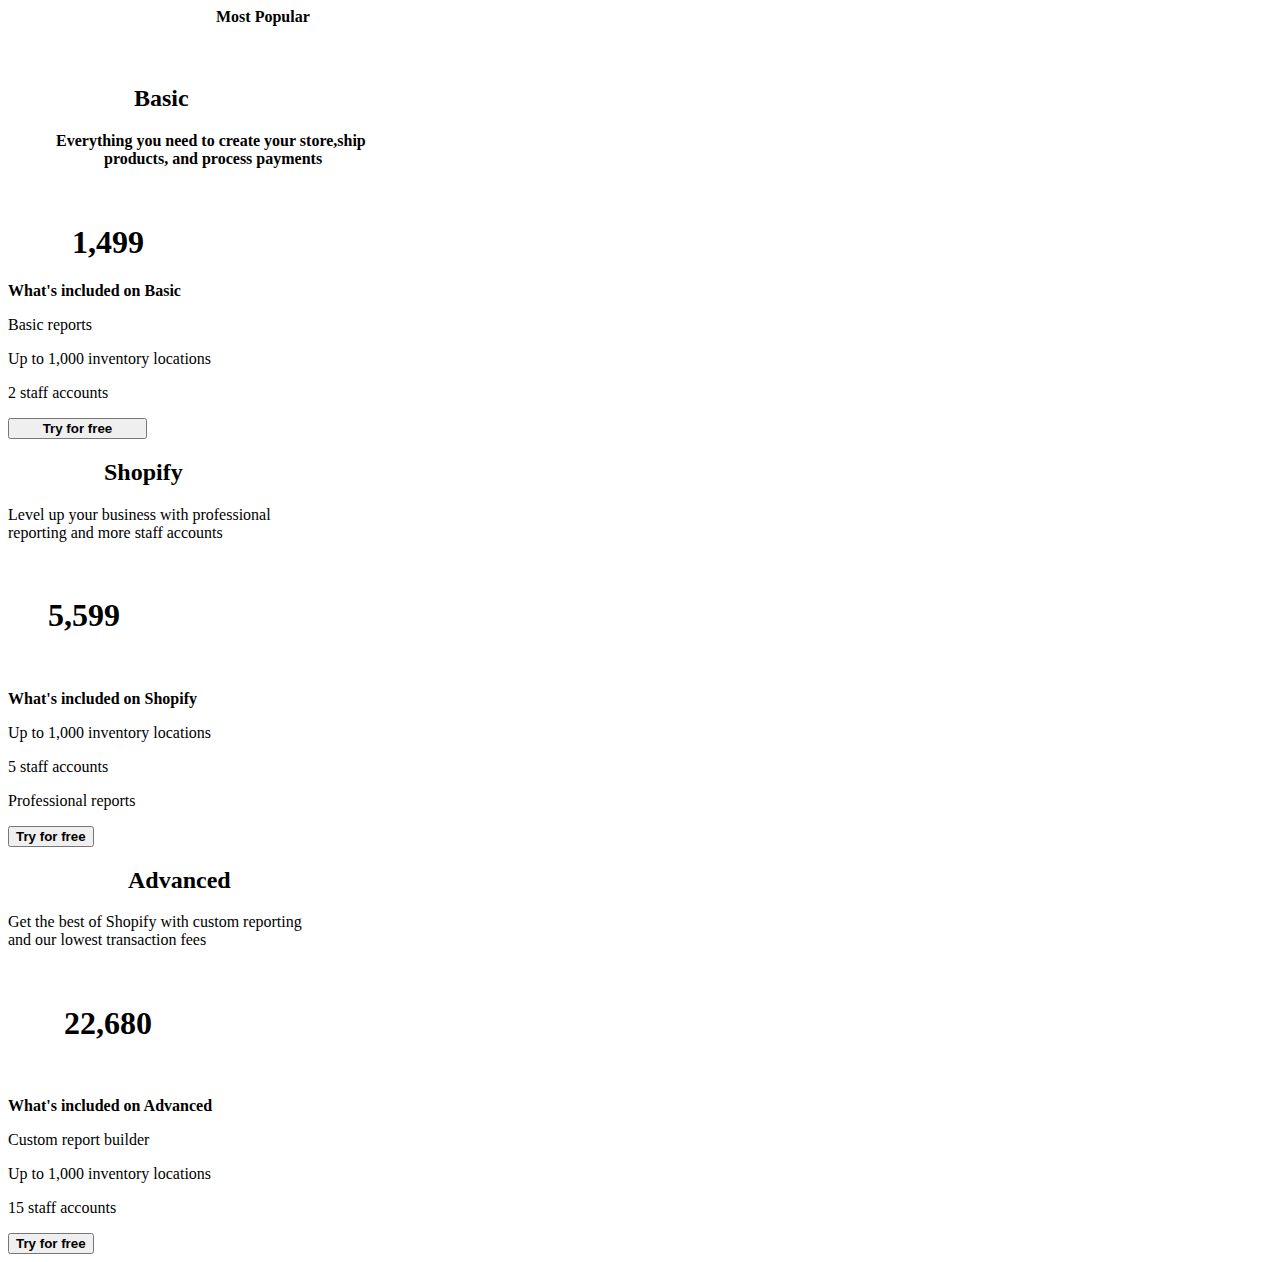
==== page1.html @ 966176b7 "Add files via upload" ====
<! DOCTYPE html>

<html>
<head>
    <meta name="viewport" content="width=device-width, initial-scale=1.0">
    <meta charset="utf-8">
    <link rel="stylesheet" href="stlye.css">
</head>
<body>
    <div class ="box-containers">
        <div class="box1">
            <div class="most-popular">
                <h4>&emsp;&emsp;&emsp;&emsp;&emsp;&emsp;&emsp;&emsp;&emsp;&emsp;&emsp;&emsp;&emsp;<b>Most Popular</b> &emsp;&emsp;&emsp;&emsp;&emsp;&emsp;&emsp;&emsp;&emsp;&emsp;&emsp;&emsp;&emsp;&nbsp;</h4>
            </div>
            <div class ="content1">
                <br>
                <div class ="c1-p1">
                    <h2>&emsp;&emsp;&emsp;&emsp;&emsp;&nbsp;Basic</h2>
                </div>
                 <div class="c1-p2">
                    <p>&emsp;&emsp;&emsp;<b>Everything you need to create your store,ship<br>&emsp;&emsp;&emsp;&emsp;&emsp;&emsp;products, and process payments</b></p>
                </div>
                <br>
                <div class="c1-p3">
                    <h1 style="color: black;">&emsp;&emsp;<b>1,499</b></h1>
                </div>
                <div class="c1-p4">
                    <p><b>What's included on Basic</b></p>
                    <p>Basic reports</p>
                    <p>Up to 1,000 inventory locations</p>
                    <p>2 staff accounts</p>
                </div>
                <div class="button1">
                    <button class="btn1">&emsp;&emsp;<b>Try for free</b>&emsp;&emsp;</button>
                </div>              
            </div>
        </div>

        <div class="box2">
            <div class ="content2">
                <h2>&emsp;&emsp;&emsp;&emsp;<b>Shopify</b></h2>
                <div class ="c2-p1">
                     <p>Level up your business with professional<br>reporting and more staff accounts</p>
                </div>
                <div class ="c2-p2">
                    <br>
                    <h1 style="color: black;">&emsp;&nbsp;5,599</h1>
                </div>
                <br>
                <div clas="c2-p3">
                    <p><b>What's included on Shopify</b></p>
                </div>
                <div class="c2-p4">
                    <p>Up to 1,000 inventory locations</p>
                    <p>5 staff accounts</p>
                    <p>Professional reports</p>
                </div>    
                <div class="button2">
                    <button class="btn2"><b>Try for free</b></button>
                </div>   
            </div>
        </div>

        <div class="box3">
            <div class ="content3">
                <h2>&emsp;&emsp;&emsp;&emsp;&emsp;<b>Advanced</b></h2>
                <div class ="c3-p1">
                    <p>Get the best of Shopify with custom reporting <br>and our lowest transaction fees</p>
                </div>
                <br>
                <div class ="c3-p2">
                    <h1 style="color: black;">&emsp;&nbsp;&nbsp;&nbsp;22,680</h1>
                </div>
                <br>
                <div clas="c3-p3">
                    <p><b>What's included on Advanced</b></p>
                </div>
                <div class="c3-p4">
                    <p>Custom report builder</p>
                <p>Up to 1,000 inventory locations</p>
                <p>15 staff accounts</p>
                </div>
                    
                <div class="button3">
                    <button class="btn2"><b>Try for free</b></button>
                </div>    
            </div>
        </div>
    </div>
</body>
</html>
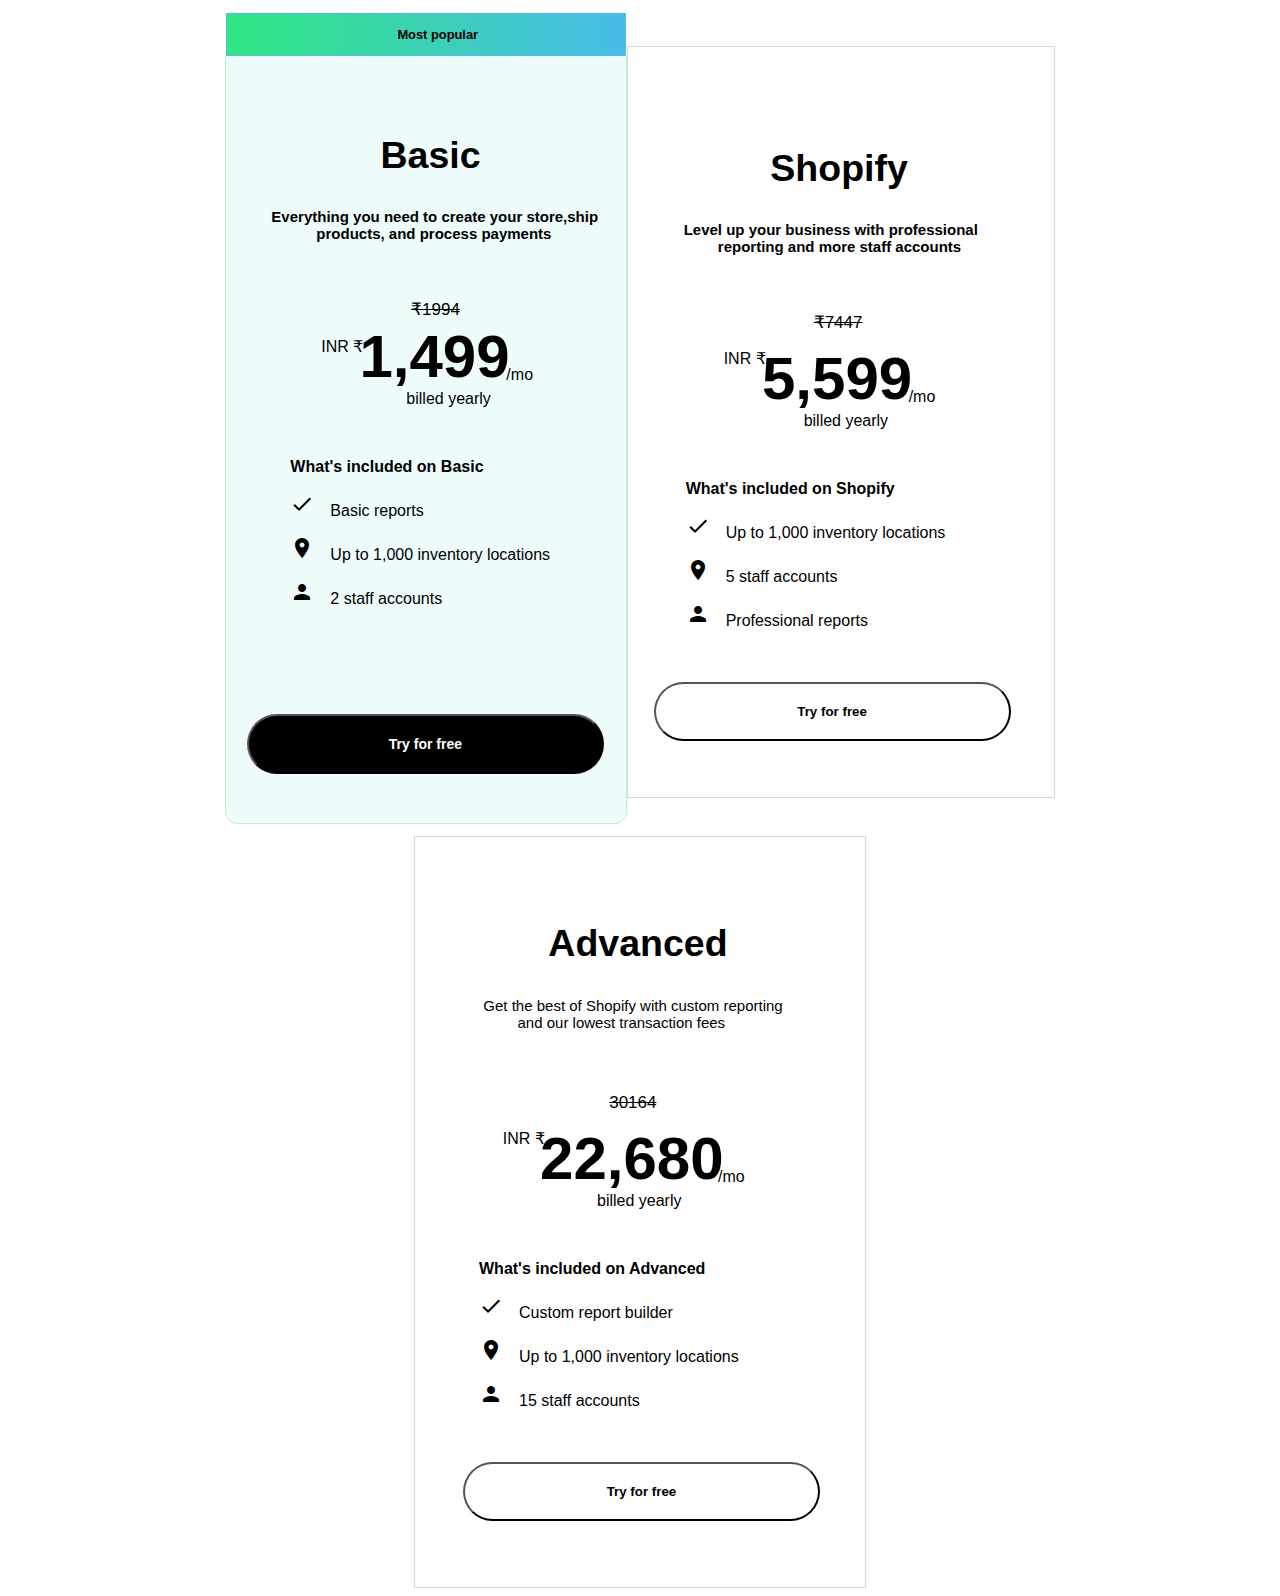
==== commit 94e894c8: "Add files via upload" ====
--- a/page1.html
+++ b/page1.html
@@ -5,86 +5,146 @@
     <meta name="viewport" content="width=device-width, initial-scale=1.0">
     <meta charset="utf-8">
     <link rel="stylesheet" href="stlye.css">
+    <link rel="stylesheet" href="https://fonts.googleapis.com/icon?family=Material+Icons">
 </head>
+
+
 <body>
-    <div class ="box-containers">
+    
+    <div class ="containers">
         <div class="box1">
+            <br>
+            <br>
+            <br>         
             <div class="most-popular">
-                <h4>&emsp;&emsp;&emsp;&emsp;&emsp;&emsp;&emsp;&emsp;&emsp;&emsp;&emsp;&emsp;&emsp;<b>Most Popular</b> &emsp;&emsp;&emsp;&emsp;&emsp;&emsp;&emsp;&emsp;&emsp;&emsp;&emsp;&emsp;&emsp;&nbsp;</h4>
+                <h3>&emsp;&emsp;&emsp;&emsp;&emsp;&emsp;&emsp;Most popular</h3>
             </div>
-            <div class ="content1">
-                <br>
-                <div class ="c1-p1">
-                    <h2>&emsp;&emsp;&emsp;&emsp;&emsp;&nbsp;Basic</h2>
-                </div>
-                 <div class="c1-p2">
-                    <p>&emsp;&emsp;&emsp;<b>Everything you need to create your store,ship<br>&emsp;&emsp;&emsp;&emsp;&emsp;&emsp;products, and process payments</b></p>
-                </div>
-                <br>
-                <div class="c1-p3">
-                    <h1 style="color: black;">&emsp;&emsp;<b>1,499</b></h1>
-                </div>
-                <div class="c1-p4">
-                    <p><b>What's included on Basic</b></p>
-                    <p>Basic reports</p>
-                    <p>Up to 1,000 inventory locations</p>
-                    <p>2 staff accounts</p>
-                </div>
-                <div class="button1">
-                    <button class="btn1">&emsp;&emsp;<b>Try for free</b>&emsp;&emsp;</button>
-                </div>              
+            <br>
+            <div class ="title1">
+                &emsp;&emsp;<h2>&emsp;&emsp;&emsp;&nbsp;&nbsp;&nbsp;&nbsp;Basic</h2>
             </div>
+            <div>
+                <p id="intro"><b>&emsp;&emsp;&emsp;Everything you need to create your store,ship<br>&emsp;&emsp;&emsp;&emsp;&emsp;&emsp;products, and process payments</b></p>
+            </div>
+            <div class="price1">
+                <p id="p1">
+                    &nbsp;<s>₹1994</s>
+                </p>
+                <p id="super1">
+                    INR ₹
+                </p>
+                <p id="new-price1"><b>&nbsp;&nbsp;&nbsp;&nbsp;&nbsp;&nbsp;&nbsp;&nbsp;&nbsp;1,499</b></p>
+                <p id="per-month1">
+                    /mo
+                </p>
+                <p id="yearly1">
+                        billed yearly
+                </p>
+            </div>
+            <br>
+            <div class="body1">
+                <p><b>&emsp;&emsp;&emsp;&emsp;What's included on Basic</b></p>
+                <p>
+                    &emsp;&emsp;&emsp;&emsp;<i class="material-icons">done</i>&emsp;Basic reports
+                </p>
+                <p>
+                    &emsp;&emsp;&emsp;&emsp;<i class="material-icons">place</i>&emsp;Up to 1,000 inventory locations
+                </p>
+                <p>
+                    &emsp;&emsp;&emsp;&emsp;<i class="material-icons">person</i>&emsp;2 staff accounts
+                </p>
+            </div>
+            <br>
+            <br>
+            <br>
+            <br>
+            <br>
+            <div class="button1">
+                &emsp;&nbsp;<button id="btn1"><b>Try for free</b></button>
+            </div>
+        </div>              
+        
+
+
+        <div class="box2">
+            <div class ="title2">
+                <h2>&nbsp;&nbsp;&emsp;&emsp;&nbsp;&nbsp;Shopify</h2>
+            </div>
+            <div>
+                <p id="intro">&emsp;&emsp;<b>Level up your business with professional</b><br>&emsp;&emsp;&emsp;&emsp;&nbsp;<b>reporting and more staff accounts</b></p>
+            </div>
+            <div class="price">
+                <p id="p2">
+                    <s>₹7447</s>
+                </p>
+                <p id="super2">
+                    INR ₹
+                </p>
+                <p id="new-price2";style="color: black;">
+                    &nbsp;&emsp;&nbsp;<b>5,599</b>
+                </p>
+                <p id="per-month2">
+                    /mo
+                </p>
+                <p id="yearly2">
+                    &emsp;&emsp;&emsp;&emsp;&emsp;&emsp;&emsp;&emsp;&emsp;&emsp;&emsp;&emsp;&emsp;&emsp;&emsp;billed yearly
+                </p>
+            </div>
+            <br>
+
+            <div class="body2">
+                <p><b>&emsp;&emsp;What's included on Shopify</b></p>
+                <p>&emsp;&emsp;<i class="material-icons">done</i>&emsp;Up to 1,000 inventory locations</p>
+                <p>&emsp;&emsp;<i class="material-icons">place</i>&emsp;5 staff accounts</p>
+                <p>&emsp;&emsp;<i class="material-icons">person</i>&emsp;Professional reports</p>
+            </div>
+            <br>
+            <br>
+            <div class="button">
+                <button id="btn2">&emsp;&emsp;<b>Try for free</b>&emsp;&emsp;</button>
+            </div>   
+            
         </div>
 
-        <div class="box2">
-            <div class ="content2">
-                <h2>&emsp;&emsp;&emsp;&emsp;<b>Shopify</b></h2>
-                <div class ="c2-p1">
-                     <p>Level up your business with professional<br>reporting and more staff accounts</p>
-                </div>
-                <div class ="c2-p2">
-                    <br>
-                    <h1 style="color: black;">&emsp;&nbsp;5,599</h1>
-                </div>
-                <br>
-                <div clas="c2-p3">
-                    <p><b>What's included on Shopify</b></p>
-                </div>
-                <div class="c2-p4">
-                    <p>Up to 1,000 inventory locations</p>
-                    <p>5 staff accounts</p>
-                    <p>Professional reports</p>
-                </div>    
-                <div class="button2">
-                    <button class="btn2"><b>Try for free</b></button>
-                </div>   
-            </div>
-        </div>
 
         <div class="box3">
-            <div class ="content3">
-                <h2>&emsp;&emsp;&emsp;&emsp;&emsp;<b>Advanced</b></h2>
-                <div class ="c3-p1">
-                    <p>Get the best of Shopify with custom reporting <br>and our lowest transaction fees</p>
-                </div>
-                <br>
-                <div class ="c3-p2">
-                    <h1 style="color: black;">&emsp;&nbsp;&nbsp;&nbsp;22,680</h1>
-                </div>
-                <br>
-                <div clas="c3-p3">
-                    <p><b>What's included on Advanced</b></p>
-                </div>
-                <div class="c3-p4">
-                    <p>Custom report builder</p>
-                <p>Up to 1,000 inventory locations</p>
-                <p>15 staff accounts</p>
-                </div>
-                    
-                <div class="button3">
-                    <button class="btn2"><b>Try for free</b></button>
-                </div>    
+            <br>
+            <br>
+            <br>
+            <div class ="title3">
+                <h2>&nbsp;&nbsp;&emsp;&emsp;&emsp;Advanced</h2>
             </div>
+            <div>
+                <p id="intro">&emsp;&nbsp;&emsp;&nbsp;&emsp;&emsp;Get the best of Shopify with custom reporting <br>&emsp;&emsp;&emsp;&emsp;&nbsp;&emsp;&nbsp;&emsp;&nbsp;and our lowest transaction fees</p>
+            </div>
+
+            <div class="price">
+                <p id="p3";style="color: black;">&nbsp;&nbsp;&nbsp;<s>30164</s></p>
+                <p id="super3">
+                    &nbsp;&nbsp;&nbsp;&nbsp;INR ₹
+                </p>
+                <p id="new-price3";style="color: black;">
+                    &nbsp;&emsp;&nbsp;&nbsp;<b>22,680</b>
+                </p>
+                <p id="per-month3">
+                    &emsp;&emsp;&emsp;/mo
+                </p>
+                <p id="yearly3">
+                    &emsp;&emsp;&emsp;&emsp;&emsp;&emsp;&emsp;&emsp;&emsp;&emsp;&emsp;&emsp;&emsp;&emsp;&emsp;&emsp;&emsp;billed yearly
+                </p>
+            </div>
+            <br>
+            <div class="body3">
+                <p>&emsp;&emsp;&emsp;&emsp;<b>What's included on Advanced</b></p>
+                <p>&emsp;&emsp;&emsp;&emsp;<i class="material-icons">done</i>&emsp;Custom report builder</p>
+                <p>&emsp;&emsp;&emsp;&emsp;<i class="material-icons">place</i>&emsp;Up to 1,000 inventory locations</p>
+                <p>&emsp;&emsp;&emsp;&emsp;<i class="material-icons">person</i>&emsp;15 staff accounts</p>
+            </div>
+            <br>
+            <br>
+            <div class="button">
+                &emsp;&emsp;&emsp;<button id="btn3">&emsp;&emsp;<b>Try for free</b>&emsp;&emsp;</button>
+            </div>              
         </div>
     </div>
 </body>
--- a/stlye.css
+++ b/stlye.css
@@ -0,0 +1,197 @@
+
+.containers{
+    margin: 0;
+    display:flex;
+    justify-content: center;
+    align-items: center;
+    flex-wrap: wrap;
+    font-family: Arial, Helvetica, sans-serif;
+
+}
+
+
+.box1{
+    margin-top: 3%;
+    width: 400px;
+    height: 700px;
+    padding-bottom: 6%;
+    border-top: 0%;
+    background-color: hsl(176, 71%, 96%);
+    border-radius: 12px;
+    border-style: groove;
+    border-width: 1px;
+    border-color: rgb(187, 244, 196);
+}
+
+.box2{
+    margin-top: 1%;
+    width: 400px;
+    height: 750px;
+    padding-right: -4%;
+    padding-left: 2%;
+    border-style: solid;
+    border-width: 1px;
+    border-color: rgb(213, 217, 219);
+}
+
+.box3{
+    margin-top: 1%;
+    width: 450px;
+    height: 750px;
+    border-style: solid;
+    border-width: 1px;
+    border-color: rgb(213, 217, 219);
+}
+
+
+
+
+p#intro{
+    font-size:15px
+}
+
+
+.most-popular{
+    margin-top: -22%;
+    padding-left: 20%;
+    font-size:11px;
+    background-image: linear-gradient(to left,#47bce7 ,#30e782 );
+    border-style: ridge;
+    border-width: 1px;
+    border-color: rgb(85, 187, 231);
+}
+
+
+.title1{
+    font-size: 25px;
+}
+
+p#p1{
+    padding-left: 45%;
+    padding-top: 10%;
+    font-size:17px
+    
+}
+
+p#super1{
+    margin-top:10px;
+    margin-left:95px;
+}
+
+p#new-price1{
+    font-size: 60px;
+    margin-top:-50px;
+    margin-left:-17px;
+
+}
+
+p#per-month1{
+    margin-top:-85px;
+    margin-left:280px;
+}
+
+p#yearly1{
+    margin-top:-10px;
+    margin-left:180px;
+}
+
+
+
+
+.title2{
+    margin-top: 25%;
+    font-size: 25px;
+}
+
+p#p2{
+    padding-left: 40%;
+    padding-top: 10%;
+    font-size:17px
+}
+p#new-price2{
+    font-size: 60px;
+    margin-top:-40px;
+    margin-left:15px;
+
+}
+
+p#super2{
+    margin-top:-1px;
+    margin-left:70px;
+}
+
+p#per-month2{
+    margin-top:-85px;
+    margin-left:255px;
+}
+
+p#yearly2{
+    margin-top:-10px;
+    margin-left:-90px;
+}
+
+
+
+
+
+
+.title3{
+    font-size: 25px;
+
+}
+
+p#p3{
+    padding-left: 40%;
+    padding-top: 10%;
+    font-size:17px
+}
+
+p#new-price3{
+    font-size: 60px;
+    margin-top:-40px;
+    margin-left:15px;
+}
+
+p#super3{
+    margin-top:-1px;
+    margin-left:70px;
+}
+
+p#per-month3{
+    margin-top:-85px;
+    margin-left:255px;
+}
+
+p#yearly3{
+    margin-top:-10px;
+    margin-left:-90px;
+}
+
+
+
+button#btn1{
+    font-size: 14px;
+    color: rgb(255, 255, 255);
+    padding: 20px 140px;
+    border-radius: 40px;
+    background-color: rgb(0, 0, 0);
+    cursor: pointer;
+}
+
+button#btn2{
+
+    padding: 20px 115px;
+    border-radius: 30px;
+    outline: none;
+    background-color: #fff;
+    cursor: pointer;
+}
+
+button#btn3{
+
+    padding: 20px 115px;
+    border-radius: 30px;
+    outline: none;
+    background-color: #fff;
+    cursor: pointer;
+}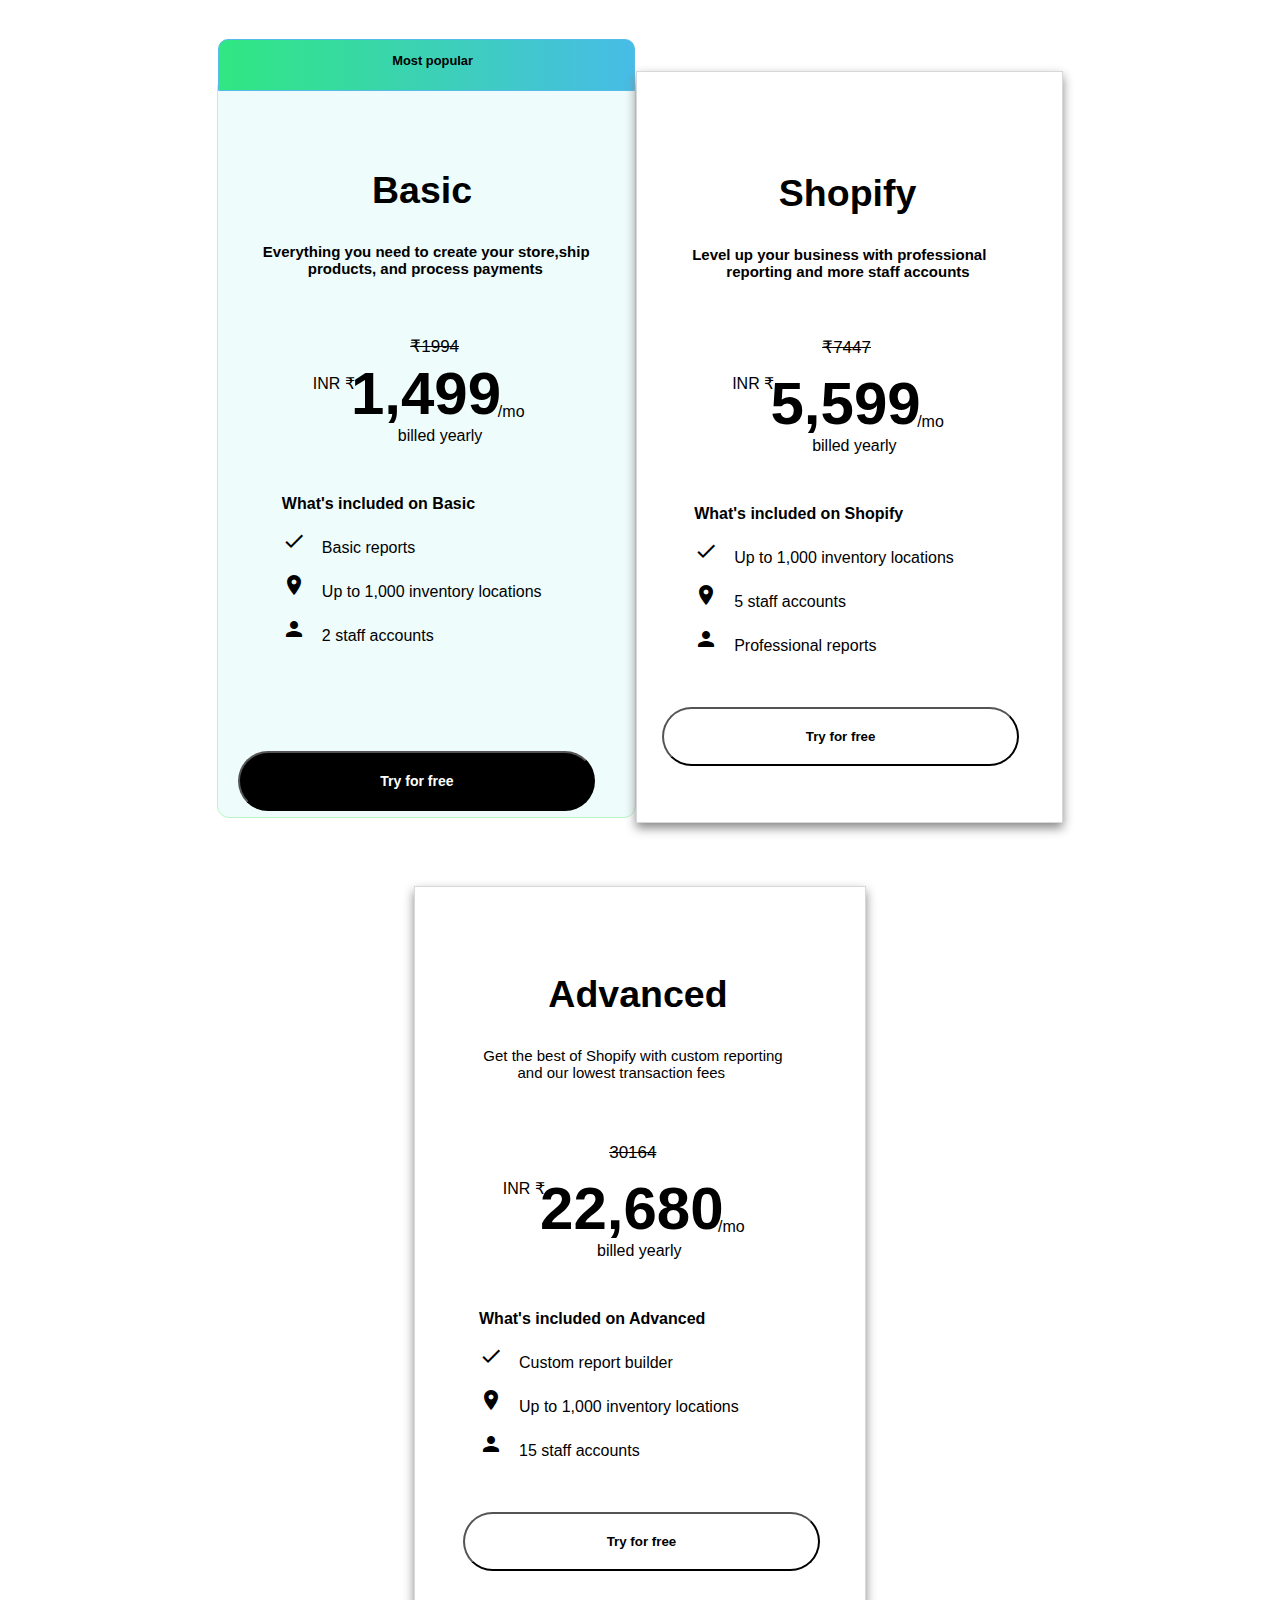
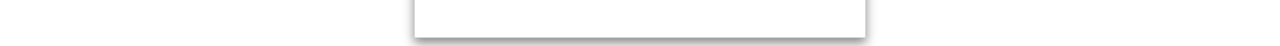
==== commit 6824724e: "Update page1.html" ====
--- a/page1.html
+++ b/page1.html
@@ -4,7 +4,7 @@
 <head>
     <meta name="viewport" content="width=device-width, initial-scale=1.0">
     <meta charset="utf-8">
-    <link rel="stylesheet" href="stlye.css">
+    <link rel="stylesheet" href="stlye2.css">
     <link rel="stylesheet" href="https://fonts.googleapis.com/icon?family=Material+Icons">
 </head>
 
@@ -148,4 +148,4 @@
         </div>
     </div>
 </body>
-</html>+</html>
--- a/stlye2.css
+++ b/stlye2.css
@@ -0,0 +1,208 @@
+
+body{
+    min-height:100
+    min-width:100%
+}
+
+.containers{
+    margin: 0;
+    display:flex;
+    justify-content: center;
+    align-items: center;
+    flex-wrap: wrap;
+    font-family: Arial, Helvetica, sans-serif;
+
+}
+
+
+.box1{
+    margin-top: 5%;
+    width: 417px;
+    height: 639px;
+    padding-bottom: 8%;
+    border-top: 0%;
+    background-color: hsl(176, 71%, 96%);
+    border-radius: 12px;
+    border-style: groove;
+    border-width: 1px;
+    border-color: rgb(187, 244, 196);
+}
+
+
+
+.box2{
+    margin-top: 5%;
+    width: 400px;
+    height: 750px;
+    padding-left: 2%;
+    border-style: solid;
+    border-width: 1px;
+    border-color: rgb(213, 217, 219);
+    box-shadow: 0.1px 5px 10px 0px #888888;
+}
+
+.box3{
+    margin-top: 5%;
+    width: 450px;
+    height: 750px;
+    border-style: solid;
+    border-width: 1px;
+    border-color: rgb(213, 217, 219);
+    box-shadow: 0.1px 5px 10px 0px #888888;
+}
+
+
+
+
+p#intro{
+    font-size:15px
+}
+
+
+.most-popular{
+    margin-top: -22%;
+    padding-left: 20%;
+    padding-bottom: 9;
+    font-size:11px;
+    background-image: linear-gradient(to left,#47bce7 ,#30e782 );
+    border-top-left-radius:10px;
+    border-top-right-radius:10px;
+    border-style: ridge;
+    border-width: 1px;
+    border-color: rgb(85, 187, 231);
+}
+
+
+.title1{
+    font-size: 25px;
+}
+
+p#p1{
+    padding-left: 45%;
+    padding-top: 10%;
+    font-size:17px
+    
+}
+
+p#super1{
+    margin-top:10px;
+    margin-left:95px;
+}
+
+p#new-price1{
+    font-size: 60px;
+    margin-top:-50px;
+    margin-left:-17px;
+
+}
+
+p#per-month1{
+    margin-top:-85px;
+    margin-left:280px;
+}
+
+p#yearly1{
+    margin-top:-10px;
+    margin-left:180px;
+}
+
+
+
+
+.title2{
+    margin-top: 25%;
+    font-size: 25px;
+}
+
+p#p2{
+    padding-left: 40%;
+    padding-top: 10%;
+    font-size:17px
+}
+p#new-price2{
+    font-size: 60px;
+    margin-top:-40px;
+    margin-left:15px;
+
+}
+
+p#super2{
+    margin-top:-1px;
+    margin-left:70px;
+}
+
+p#per-month2{
+    margin-top:-85px;
+    margin-left:255px;
+}
+
+p#yearly2{
+    margin-top:-10px;
+    margin-left:-90px;
+}
+
+
+
+
+
+
+.title3{
+    font-size: 25px;
+
+}
+
+p#p3{
+    padding-left: 40%;
+    padding-top: 10%;
+    font-size:17px
+}
+
+p#new-price3{
+    font-size: 60px;
+    margin-top:-40px;
+    margin-left:15px;
+}
+
+p#super3{
+    margin-top:-1px;
+    margin-left:70px;
+}
+
+p#per-month3{
+    margin-top:-85px;
+    margin-left:255px;
+}
+
+p#yearly3{
+    margin-top:-10px;
+    margin-left:-90px;
+}
+
+
+
+button#btn1{
+    font-size: 14px;
+    color: rgb(255, 255, 255);
+    padding: 20px 140px;
+    border-radius: 40px;
+    background-color: rgb(0, 0, 0);
+    cursor: pointer;
+}
+
+button#btn2{
+
+    padding: 20px 115px;
+    border-radius: 30px;
+    outline: none;
+    background-color: #fff;
+    cursor: pointer;
+}
+
+button#btn3{
+
+    padding: 20px 115px;
+    border-radius: 30px;
+    outline: none;
+    background-color: #fff;
+    cursor: pointer;
+}
